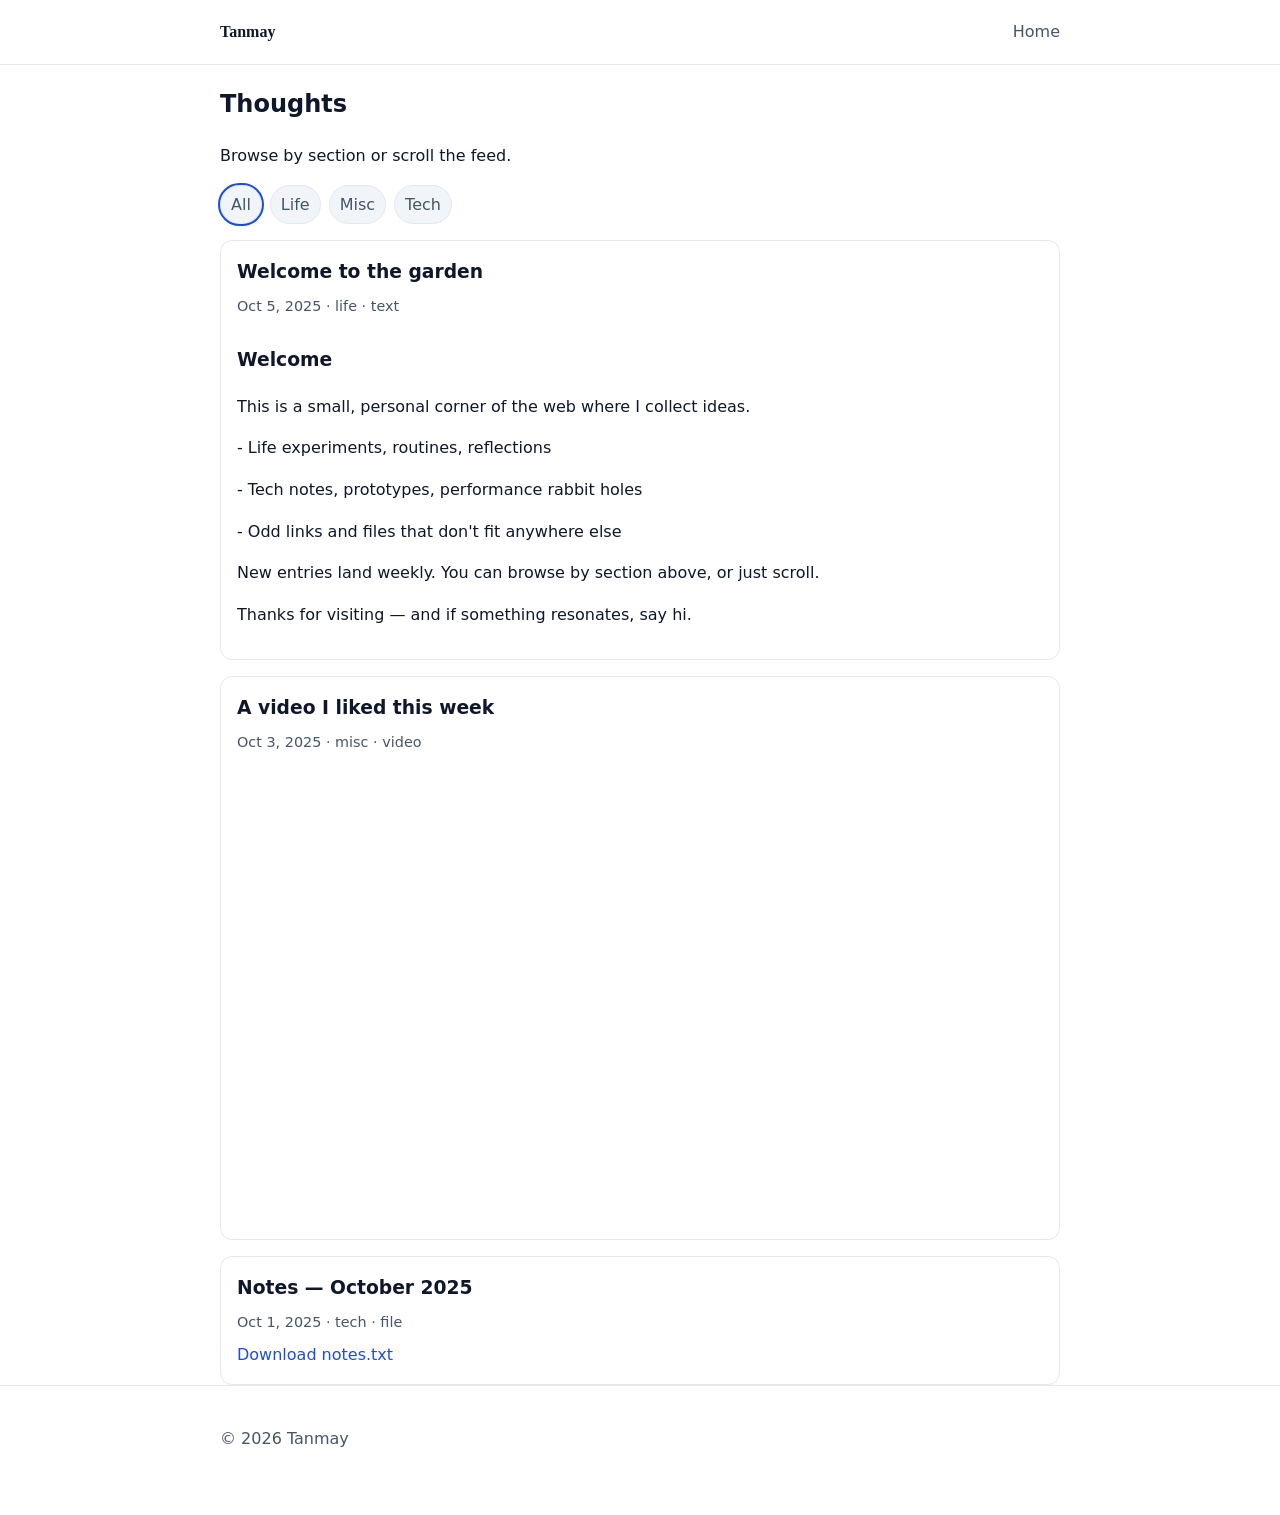
==== thoughts.html @ 22866b2e "repo bump" ====
<!doctype html>
<html lang="en">
<head>
  <meta charset="utf-8">
  <meta name="viewport" content="width=device-width, initial-scale=1">
  <title>Thoughts — Tanmay</title>
  <meta name="description" content="Thoughts in text, video, and files">
  <link rel="stylesheet" href="assets/style.css?v=20251005">
</head>
<body>
  <header class="site-header">
    <div class="container header-content">
      <a class="brand" href="index.html">Tanmay</a>
      <nav class="nav">
        <a href="index.html">Home</a>
      </nav>
    </div>
  </header>

  <main class="container">
    <section>
      <h1>Thoughts</h1>
      <p>Browse by section or scroll the feed.</p>
      <div id="thoughts-root"></div>
    </section>
  </main>

  <footer class="site-footer">
    <div class="container">
      <p>© <span id="year"></span> Tanmay</p>
    </div>
  </footer>

  <script src="assets/app.js?v=20251005" defer></script>
</body>
</html>
---- assets/style.css ----
:root {
  --bg: #ffffff;
  --surface: #ffffff;
  --text: #0f172a; /* slate-900 */
  --muted: #475569; /* slate-600 */
  --accent: #1d4ed8; /* blue-700 */
  --accent-2: #16a34a; /* green-600 */
  --chip: #f1f5f9; /* slate-100 */
  --chip-border: #e2e8f0; /* slate-200 */
}

/* Base */
* { box-sizing: border-box; }
html, body { height: 100%; }
body {
  margin: 0;
  font-family: ui-sans-serif, system-ui, -apple-system, Segoe UI, Roboto, Helvetica, Arial, "Apple Color Emoji", "Segoe UI Emoji";
  background: var(--bg);
  color: var(--text);
  line-height: 1.6;
}
a { color: var(--accent); text-decoration: none; }
a:hover { text-decoration: underline; }

.container { max-width: 880px; padding: 0 20px; margin: 0 auto; }

/* Header */
.site-header {
  position: sticky;
  top: 0;
  backdrop-filter: saturate(120%) blur(6px);
  background: rgba(255,255,255,0.7);
  border-bottom: 1px solid var(--chip-border);
  z-index: 10;
}
.header-content {
  display: flex;
  align-items: center;
  justify-content: space-between;
  height: 64px;
}
.brand { font-weight: 700; color: var(--text); font-family: ui-serif, Georgia, Cambria, "Times New Roman", Times, serif; }
.nav a { margin-left: 16px; color: var(--muted); }
.nav a:hover { color: var(--text); }

/* Hero */
.hero { padding: 32px 0 8px; }
.hero h1 { margin: 0 0 6px; font-size: 2rem; font-family: ui-serif, Georgia, Cambria, "Times New Roman", Times, serif; }
.button {
  display: inline-block;
  padding: 10px 14px;
  background: var(--text);
  color: #ffffff;
  border-radius: 8px;
  font-weight: 600;
}
.button:hover { filter: brightness(0.9); text-decoration: none; }

/* Sections chips */
.sections { padding: 16px 0 8px; }
.chips { display: flex; gap: 8px; flex-wrap: wrap; }
.chip {
  display: inline-block;
  padding: 6px 10px;
  border-radius: 999px;
  background: var(--chip);
  border: 1px solid var(--chip-border);
  color: var(--muted);
}
.chip:hover { color: var(--text); }

/* Latest */
.latest { padding: 8px 0 40px; }
#latest-posts { display: grid; grid-template-columns: repeat(auto-fit, minmax(240px, 1fr)); gap: 16px; }
.card {
  background: var(--surface);
  border: 1px solid var(--chip-border);
  border-radius: 12px;
  padding: 16px;
}
.card h3 { margin: 0 0 6px; font-size: 1.1rem; }
.card .meta { color: var(--muted); font-size: 0.9rem; }

/* Thoughts list */
.filters { display: flex; gap: 8px; flex-wrap: wrap; margin: 12px 0 16px; }
.post-list { display: grid; gap: 16px; }
.post {
  background: var(--surface);
  border: 1px solid var(--chip-border);
  border-radius: 12px;
  padding: 16px;
}
.post h3 { margin: 0 0 8px; }
.post .meta { color: var(--muted); font-size: 0.9rem; margin-bottom: 8px; }
.post .content { overflow: hidden; }
.video { aspect-ratio: 16 / 9; width: 100%; border: none; border-radius: 8px; }

/* Footer */
.site-footer { border-top: 1px solid var(--chip-border); padding: 24px 0 48px; color: var(--muted); }

/* Small screens */
@media (max-width: 560px) {
  .hero { padding-top: 36px; }
}
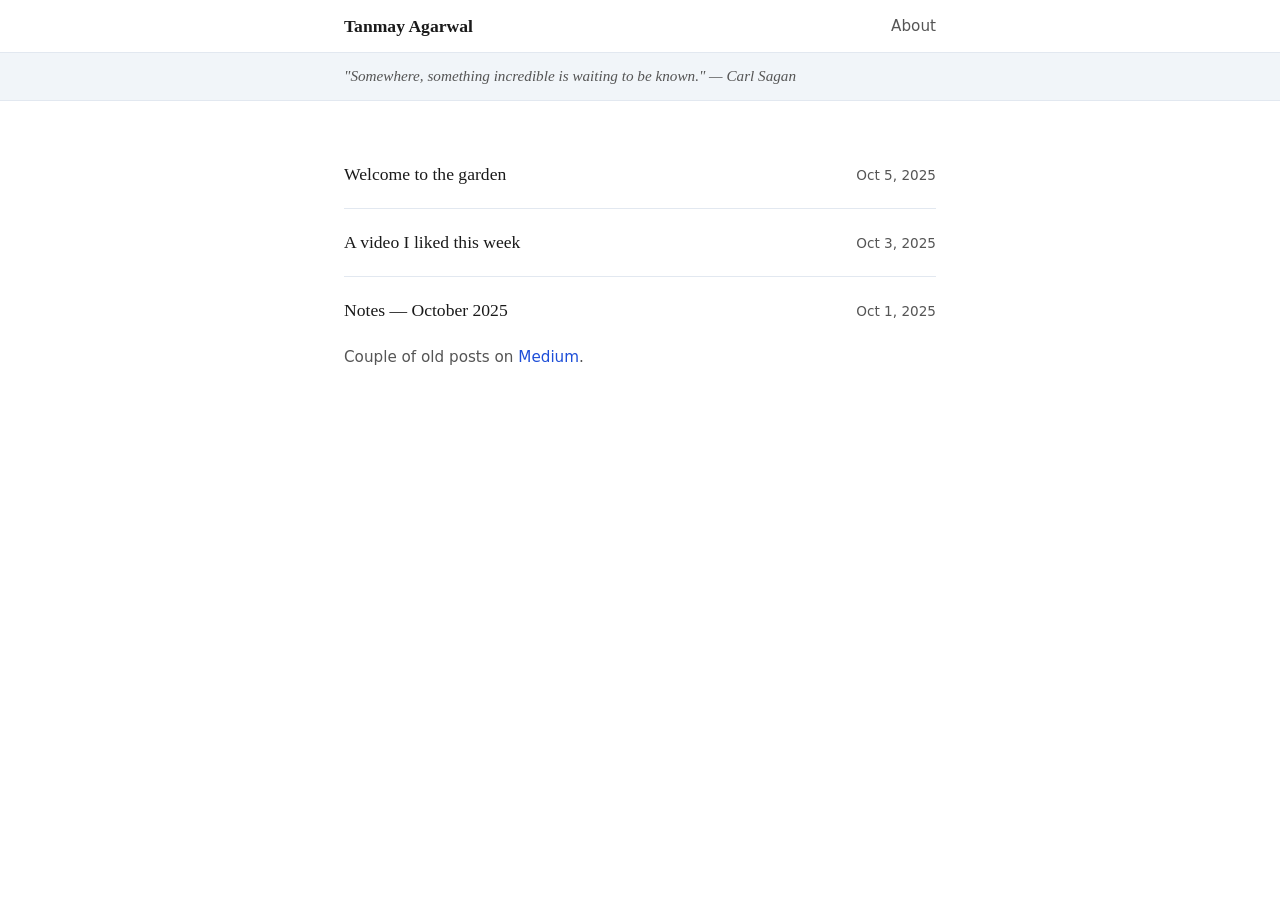
==== commit 441d339e: "first draft - initial release" ====
--- a/thoughts.html
+++ b/thoughts.html
@@ -2,37 +2,11 @@
 <html lang="en">
 <head>
   <meta charset="utf-8">
-  <meta name="viewport" content="width=device-width, initial-scale=1">
-  <title>Thoughts — Tanmay</title>
-  <meta name="description" content="Thoughts in text, video, and files">
-  <link rel="stylesheet" href="assets/style.css?v=20251005">
+  <title>Redirecting…</title>
+  <meta http-equiv="refresh" content="0;url=index.html#posts">
+  <script>window.location.replace('index.html#posts');</script>
 </head>
 <body>
-  <header class="site-header">
-    <div class="container header-content">
-      <a class="brand" href="index.html">Tanmay</a>
-      <nav class="nav">
-        <a href="index.html">Home</a>
-      </nav>
-    </div>
-  </header>
-
-  <main class="container">
-    <section>
-      <h1>Thoughts</h1>
-      <p>Browse by section or scroll the feed.</p>
-      <div id="thoughts-root"></div>
-    </section>
-  </main>
-
-  <footer class="site-footer">
-    <div class="container">
-      <p>© <span id="year"></span> Tanmay</p>
-    </div>
-  </footer>
-
-  <script src="assets/app.js?v=20251005" defer></script>
+  <p>Redirecting to <a href="index.html#posts">posts</a>…</p>
 </body>
 </html>
-
-
